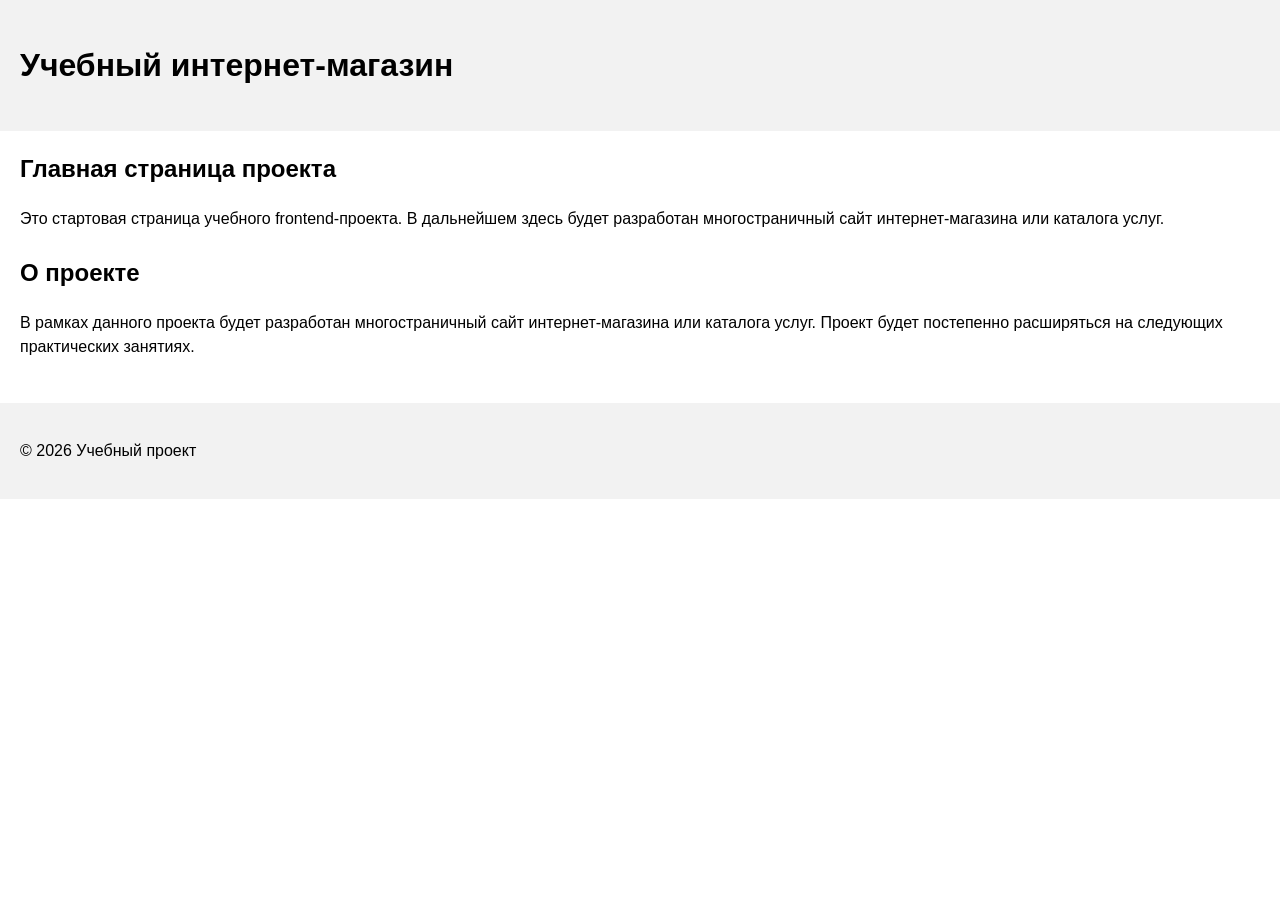
==== index.html @ 46f55b24 "feat: add project description section" ====
<!DOCTYPE html>
<html lang="ru">
<head>
  <meta charset="UTF-8">
  <meta name="viewport" content="width=device-width, initial-scale=1.0">
  <title>Каталог товаров</title>
  <link rel="stylesheet" href="css/style.css">
</head>
<body>
  <header>
    <h1>Учебный интернет-магазин</h1>
  </header>

  <main>
    <section>
      <h2>Главная страница проекта</h2>
      <p>
        Это стартовая страница учебного frontend-проекта.
        В дальнейшем здесь будет разработан многостраничный сайт
        интернет-магазина или каталога услуг.
      </p>
    </section>
    <section>
    <h2>О проекте</h2>
    <p>
        В рамках данного проекта будет разработан многостраничный сайт
        интернет-магазина или каталога услуг. Проект будет постепенно
        расширяться на следующих практических занятиях.
    </p>
    </section>
  </main>
  <footer>
    <p>&copy; 2026 Учебный проект</p>
  </footer>
</body>
</html>
---- css/style.css ----
body {
  margin: 0;
  font-family: Arial, sans-serif;
  line-height: 1.5;
}

header,
main,
footer {
  padding: 20px;
}

header {
  background-color: #f2f2f2;
}

footer {
  background-color: #f2f2f2;
}

section {
  margin-bottom: 24px;
}

section h2 {
  margin-top: 0;
}
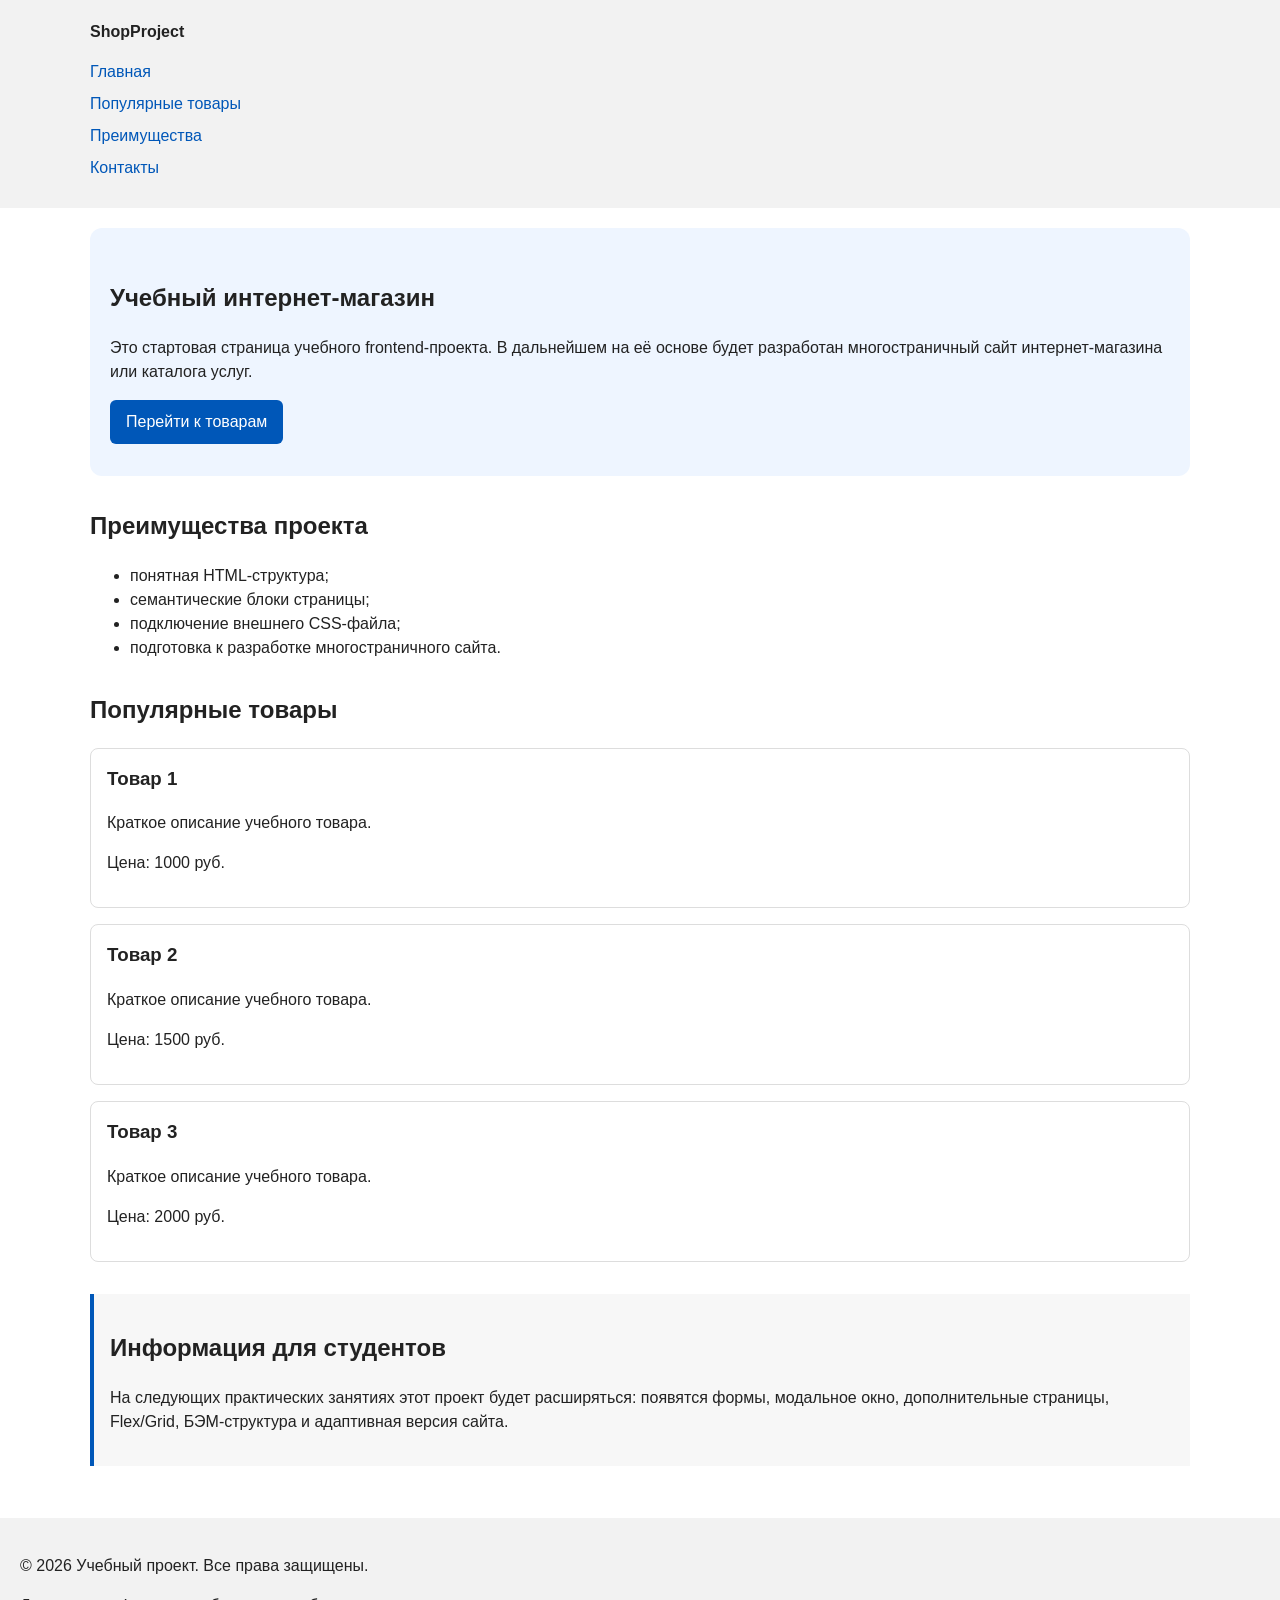
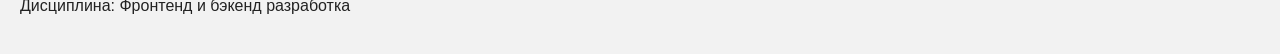
==== commit 38a60a6c: "feat: add semantic HTML structure and base CSS styles" ====
--- a/index.html
+++ b/index.html
@@ -3,34 +3,76 @@
 <head>
   <meta charset="UTF-8">
   <meta name="viewport" content="width=device-width, initial-scale=1.0">
-  <title>Каталог товаров</title>
+  <title>Учебный интернет-магазин</title>
   <link rel="stylesheet" href="css/style.css">
 </head>
 <body>
   <header>
-    <h1>Учебный интернет-магазин</h1>
+    <div class="site-header">
+      <a class="site-logo" href="index.html">ShopProject</a>
+      <nav class="site-nav" aria-label="Основная навигация">
+        <ul class="site-nav__list">
+          <li><a href="index.html">Главная</a></li>
+          <li><a href="#popular">Популярные товары</a></li>
+          <li><a href="#advantages">Преимущества</a></li>
+          <li><a href="#contacts">Контакты</a></li>
+        </ul>
+      </nav>
+    </div>
   </header>
-
   <main>
-    <section>
-      <h2>Главная страница проекта</h2>
+    <section class="hero">
+      <h1>Учебный интернет-магазин</h1>
       <p>
         Это стартовая страница учебного frontend-проекта.
-        В дальнейшем здесь будет разработан многостраничный сайт
+        В дальнейшем на её основе будет разработан многостраничный сайт
         интернет-магазина или каталога услуг.
       </p>
+      <a class="button" href="#popular">Перейти к товарам</a>
     </section>
-    <section>
-    <h2>О проекте</h2>
-    <p>
-        В рамках данного проекта будет разработан многостраничный сайт
-        интернет-магазина или каталога услуг. Проект будет постепенно
-        расширяться на следующих практических занятиях.
-    </p>
+    <section class="section" id="advantages">
+      <h2>Преимущества проекта</h2>
+      <ul class="advantages-list">
+        <li>понятная HTML-структура;</li>
+        <li>семантические блоки страницы;</li>
+        <li>подключение внешнего CSS-файла;</li>
+        <li>подготовка к разработке многостраничного сайта.</li>
+      </ul>
     </section>
+    <section class="section" id="popular">
+      <h2>Популярные товары</h2>
+
+      <article class="product-card">
+        <h3>Товар 1</h3>
+        <p>Краткое описание учебного товара.</p>
+        <p>Цена: 1000 руб.</p>
+      </article>
+
+      <article class="product-card">
+        <h3>Товар 2</h3>
+        <p>Краткое описание учебного товара.</p>
+        <p>Цена: 1500 руб.</p>
+      </article>
+
+      <article class="product-card">
+        <h3>Товар 3</h3>
+        <p>Краткое описание учебного товара.</p>
+        <p>Цена: 2000 руб.</p>
+      </article>
+    </section>
+
+    <aside class="aside-info">
+      <h2>Информация для студентов</h2>
+      <p>
+        На следующих практических занятиях этот проект будет расширяться:
+        появятся формы, модальное окно, дополнительные страницы, Flex/Grid,
+        БЭМ-структура и адаптивная версия сайта.
+      </p>
+    </aside>
   </main>
-  <footer>
-    <p>&copy; 2026 Учебный проект</p>
+  <footer id="contacts">
+    <p>&copy; 2026 Учебный проект. Все права защищены.</p>
+    <p>Дисциплина: Фронтенд и бэкенд разработка</p>
   </footer>
 </body>
 </html>
--- a/css/style.css
+++ b/css/style.css
@@ -1,27 +1,173 @@
+/* 
+  Универсальное правило для всех элементов.
+  border-box делает расчёт размеров более понятным:
+  width включает content, padding и border.
+*/
+* {
+  box-sizing: border-box;
+}
+
+/*
+  Убираем стандартный внешний отступ браузера у body.
+  Без этого вокруг страницы может появиться белая рамка.
+*/
 body {
   margin: 0;
   font-family: Arial, sans-serif;
   line-height: 1.5;
+  color: #222222;
+  background-color: #ffffff;
 }
 
+/*
+  Задаём внутренние отступы для основных областей страницы.
+  Это делает содержимое визуально отделённым от краёв окна браузера.
+*/
 header,
 main,
 footer {
   padding: 20px;
 }
 
+/*
+  Оформляем шапку страницы.
+  Пока используется простой светло-серый фон.
+*/
 header {
   background-color: #f2f2f2;
 }
 
+/*
+  Оформляем подвал страницы тем же фоном,
+  чтобы визуально отделить его от основного содержимого.
+*/
 footer {
   background-color: #f2f2f2;
 }
 
-section {
-  margin-bottom: 24px;
+/*
+  Ограничиваем ширину содержимого шапки,
+  чтобы оно не растягивалось слишком сильно на широких экранах.
+*/
+.site-header {
+  max-width: 1100px;
+  margin: 0 auto;
 }
 
-section h2 {
+/*
+  Оформляем текстовый логотип.
+*/
+.site-logo {
+  font-weight: bold;
+  text-decoration: none;
+  color: #222222;
+}
+
+/*
+  Убираем стандартные отступы и маркеры списка навигации.
+*/
+.site-nav__list {
+  padding: 0;
+  margin: 16px 0 0;
+  list-style: none;
+}
+
+/*
+  Добавляем расстояние между пунктами меню.
+*/
+.site-nav__list li {
+  margin-bottom: 8px;
+}
+
+/*
+  Оформляем ссылки меню.
+*/
+.site-nav__list a {
+  color: #0057b8;
+  text-decoration: none;
+}
+
+/*
+  При наведении мыши подчёркиваем ссылку.
+  Подробно состояния интерфейса будут рассмотрены в практической работе 1.7.
+*/
+.site-nav__list a:hover {
+  text-decoration: underline;
+}
+
+/*
+  Hero-блок — первый крупный блок страницы.
+  Он визуально отделяется от остальных разделов фоном и отступами.
+*/
+.hero {
+  max-width: 1100px;
+  margin: 0 auto 32px;
+  padding: 32px 20px;
+  background-color: #eef5ff;
+  border-radius: 12px;
+}
+
+/*
+  Общий класс для разделов страницы.
+*/
+.section {
+  max-width: 1100px;
+  margin: 0 auto 32px;
+}
+
+/*
+  Убираем лишний верхний отступ у заголовков разделов.
+*/
+.section h2 {
   margin-top: 0;
-}+}
+
+/*
+  Карточка товара — самостоятельный блок.
+  На следующих занятиях карточки будут доработаны и выстроены в сетку.
+*/
+.product-card {
+  margin-bottom: 16px;
+  padding: 16px;
+  border: 1px solid #dddddd;
+  border-radius: 8px;
+  background-color: #ffffff;
+}
+
+/*
+  Убираем лишний верхний отступ у заголовка карточки.
+*/
+.product-card h3 {
+  margin-top: 0;
+}
+
+/*
+  Пока это обычная ссылка, но визуально она оформляется как кнопка.
+*/
+.button {
+  display: inline-block;
+  padding: 10px 16px;
+  color: #ffffff;
+  background-color: #0057b8;
+  text-decoration: none;
+  border-radius: 6px;
+}
+
+/*
+  Простое состояние наведения для кнопки.
+*/
+.button:hover {
+  background-color: #003f86;
+}
+
+/*
+  Дополнительный информационный блок.
+*/
+.aside-info {
+  max-width: 1100px;
+  margin: 0 auto 32px;
+  padding: 16px;
+  border-left: 4px solid #0057b8;
+  background-color: #f7f7f7;
+}
+
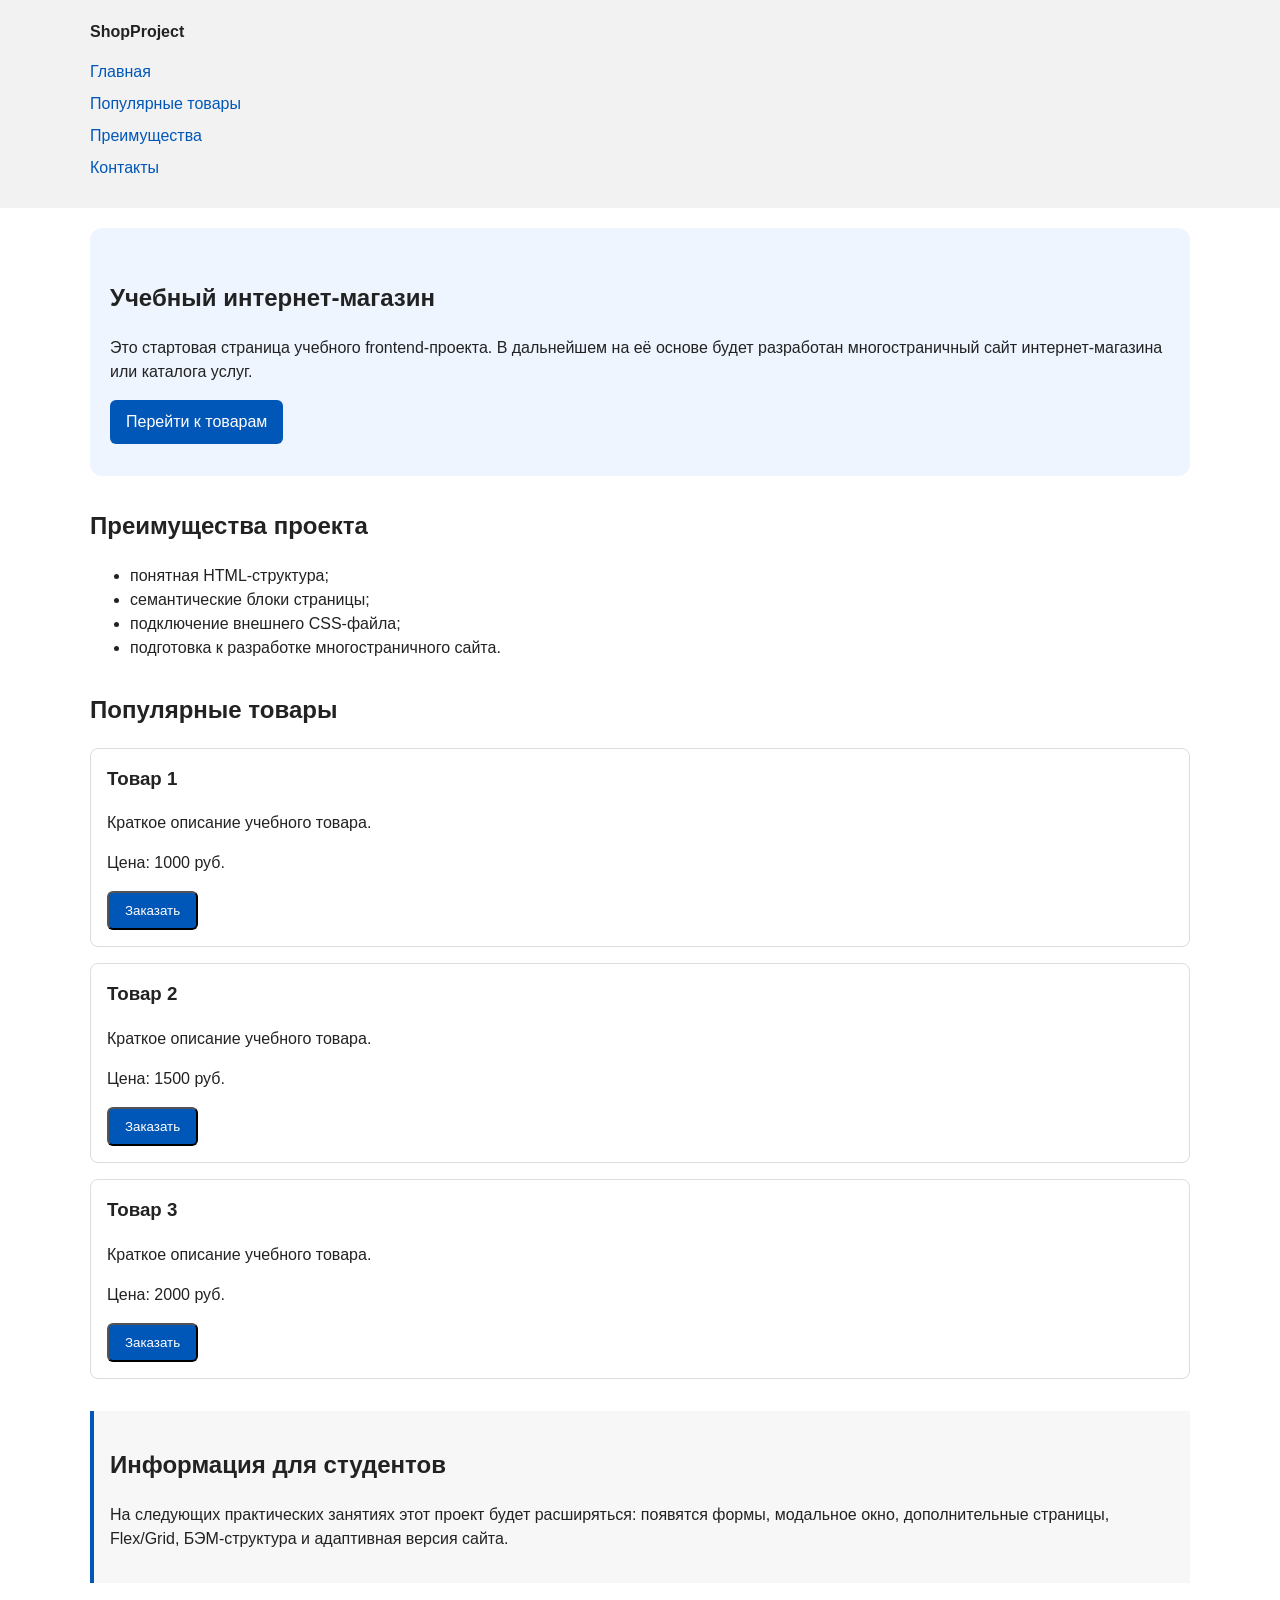
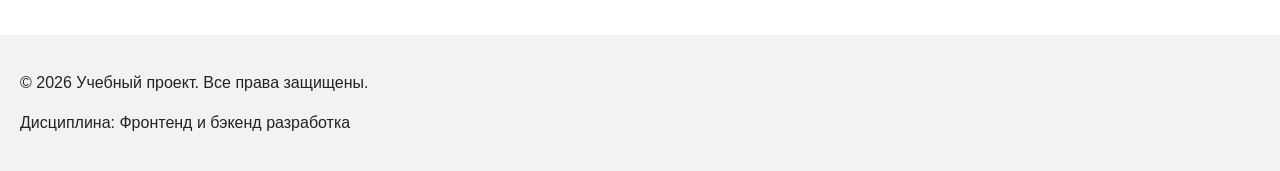
==== commit 92e66942: "feat: add order form modal and validation" ====
--- a/index.html
+++ b/index.html
@@ -5,6 +5,7 @@
   <meta name="viewport" content="width=device-width, initial-scale=1.0">
   <title>Учебный интернет-магазин</title>
   <link rel="stylesheet" href="css/style.css">
+  <script src="js/main.js" defer></script>
 </head>
 <body>
   <header>
@@ -46,19 +47,29 @@
         <h3>Товар 1</h3>
         <p>Краткое описание учебного товара.</p>
         <p>Цена: 1000 руб.</p>
+        <button class="button product-card__button" type="button" data-product="Товар 1">
+          Заказать
+        </button>
       </article>
 
       <article class="product-card">
         <h3>Товар 2</h3>
         <p>Краткое описание учебного товара.</p>
         <p>Цена: 1500 руб.</p>
+        <button class="button product-card__button" type="button" data-product="Товар 1">
+          Заказать
+        </button>
       </article>
 
       <article class="product-card">
         <h3>Товар 3</h3>
         <p>Краткое описание учебного товара.</p>
         <p>Цена: 2000 руб.</p>
+        <button class="button product-card__button" type="button" data-product="Товар 1">
+          Заказать
+        </button>
       </article>
+      
     </section>
 
     <aside class="aside-info">
@@ -74,5 +85,197 @@
     <p>&copy; 2026 Учебный проект. Все права защищены.</p>
     <p>Дисциплина: Фронтенд и бэкенд разработка</p>
   </footer>
+  <dialog class="order-dialog" id="order-dialog" aria-labelledby="order-dialog-title">
+    <h2 id="order-dialog-title">Оформление заявки</h2>
+
+    <form class="order-form" id="order-form" action="#" method="post" novalidate>
+      <input id="selected-product" name="selected-product" type="hidden">
+
+      <div class="form-field">
+        <label for="order-name">Имя</label>
+        <input
+          id="order-name"
+          name="name"
+          type="text"
+          placeholder="Введите ваше имя"
+          minlength="2"
+          autocomplete="given-name"
+          required
+        >
+      </div>
+
+      <div class="form-field">
+        <label for="order-email">E-mail</label>
+        <input
+          id="order-email"
+          name="email"
+          type="email"
+          placeholder="example@mail.ru"
+          autocomplete="email"
+          required
+        >
+      </div>
+
+      <div class="form-field">
+        <label for="order-phone">Телефон</label>
+        <input
+          id="order-phone"
+          name="phone"
+          type="tel"
+          inputmode="tel"
+          placeholder="+7 (900) 000-00-00"
+          pattern="^\+7 \(\d{3}\) \d{3}-\d{2}-\d{2}$"
+          required
+        >
+        <small>Формат: +7 (900) 000-00-00</small>
+      </div>
+
+      <div class="form-field">
+        <label for="order-date">Дата связи</label>
+        <input
+          id="order-date"
+          name="date"
+          type="date"
+        >
+      </div>
+
+      <div class="form-field">
+        <label for="order-topic">Тема заявки</label>
+        <select id="order-topic" name="topic" required>
+          <option value="">Выберите тему</option>
+          <option value="product">Заказ товара</option>
+          <option value="consultation">Консультация</option>
+          <option value="delivery">Доставка</option>
+        </select>
+      </div>
+
+      <div class="form-field">
+        <label for="order-comment">Комментарий</label>
+        <textarea
+          id="order-comment"
+          name="comment"
+          rows="4"
+          placeholder="Укажите дополнительную информацию"
+        ></textarea>
+      </div>
+
+      <div class="form-field form-field--checkbox">
+        <label>
+          <input
+            id="order-agreement"
+            name="agreement"
+            type="checkbox"
+            required
+          >
+          Я согласен на обработку данных
+        </label>
+      </div>
+
+      <div class="form-actions">
+        <button type="button" id="close-order-dialog">Закрыть</button>
+        <button type="submit">Отправить заявку</button>
+      </div>
+    </form>
+  </dialog>
+
+  <p class="success-message" id="success-message" hidden>
+    Форма успешно отправлена!
+  </p>
+  <dialog class="order-dialog" id="order-dialog" aria-labelledby="order-dialog-title">
+    <h2 id="order-dialog-title">Оформление заявки</h2>
+
+    <form class="order-form" id="order-form" action="#" method="post" novalidate>
+      <input id="selected-product" name="selected-product" type="hidden">
+
+      <div class="form-field">
+        <label for="order-name">Имя</label>
+        <input
+          id="order-name"
+          name="name"
+          type="text"
+          placeholder="Введите ваше имя"
+          minlength="2"
+          autocomplete="given-name"
+          required
+        >
+      </div>
+
+      <div class="form-field">
+        <label for="order-email">E-mail</label>
+        <input
+          id="order-email"
+          name="email"
+          type="email"
+          placeholder="example@mail.ru"
+          autocomplete="email"
+          required
+        >
+      </div>
+
+      <div class="form-field">
+        <label for="order-phone">Телефон</label>
+        <input
+          id="order-phone"
+          name="phone"
+          type="tel"
+          inputmode="tel"
+          placeholder="+7 (900) 000-00-00"
+          pattern="^\+7 \(\d{3}\) \d{3}-\d{2}-\d{2}$"
+          required
+        >
+        <small>Формат: +7 (900) 000-00-00</small>
+      </div>
+
+      <div class="form-field">
+        <label for="order-date">Дата связи</label>
+        <input
+          id="order-date"
+          name="date"
+          type="date"
+        >
+      </div>
+
+      <div class="form-field">
+        <label for="order-topic">Тема заявки</label>
+        <select id="order-topic" name="topic" required>
+          <option value="">Выберите тему</option>
+          <option value="product">Заказ товара</option>
+          <option value="consultation">Консультация</option>
+          <option value="delivery">Доставка</option>
+        </select>
+      </div>
+
+      <div class="form-field">
+        <label for="order-comment">Комментарий</label>
+        <textarea
+          id="order-comment"
+          name="comment"
+          rows="4"
+          placeholder="Укажите дополнительную информацию"
+        ></textarea>
+      </div>
+
+      <div class="form-field form-field--checkbox">
+        <label>
+          <input
+            id="order-agreement"
+            name="agreement"
+            type="checkbox"
+            required
+          >
+          Я согласен на обработку данных
+        </label>
+      </div>
+
+      <div class="form-actions">
+        <button type="button" id="close-order-dialog">Закрыть</button>
+        <button type="submit">Отправить заявку</button>
+      </div>
+    </form>
+  </dialog>
+
+  <p class="success-message" id="success-message" hidden>
+    Форма успешно отправлена!
+  </p>
 </body>
 </html>
--- a/css/style.css
+++ b/css/style.css
@@ -171,3 +171,104 @@
   background-color: #f7f7f7;
 }
 
+/*
+  Модальное окно.
+  Элемент dialog сам умеет открываться поверх страницы.
+*/
+.order-dialog {
+  width: min(100% - 32px, 560px);
+  padding: 24px;
+  border: none;
+  border-radius: 12px;
+}
+
+/*
+  Затемнение фона за модальным окном.
+*/
+.order-dialog::backdrop {
+  background-color: rgba(0, 0, 0, 0.5);
+}
+
+/*
+  Поле формы.
+  Каждый блок получает нижний отступ.
+*/
+.form-field {
+  margin-bottom: 16px;
+}
+
+/*
+  Подпись поля.
+*/
+.form-field label {
+  display: block;
+  margin-bottom: 6px;
+}
+
+/*
+  Основные поля формы.
+*/
+.form-field input,
+.form-field select,
+.form-field textarea {
+  width: 100%;
+  padding: 10px 12px;
+  border: 1px solid #cccccc;
+  border-radius: 6px;
+  font: inherit;
+}
+
+/*
+  Checkbox не должен занимать всю ширину.
+*/
+.form-field input[type="checkbox"] {
+  width: auto;
+}
+
+/*
+  Подсказка под полем телефона.
+*/
+.form-field small {
+  display: block;
+  margin-top: 4px;
+  color: #666666;
+}
+
+/*
+  Видимый фокус для клавиатурной навигации.
+*/
+.form-field input:focus-visible,
+.form-field select:focus-visible,
+.form-field textarea:focus-visible,
+.form-actions button:focus-visible {
+  outline: 2px solid #0057b8;
+  outline-offset: 2px;
+}
+
+/*
+  Подсветка ошибочных полей.
+  Атрибут aria-invalid будет добавляться через JavaScript.
+*/
+[aria-invalid="true"] {
+  border-color: #b00020;
+}
+
+/*
+  Кнопки формы.
+*/
+.form-actions {
+  display: flex;
+  gap: 12px;
+  margin-top: 20px;
+}
+
+/*
+  Сообщение об успешной отправке.
+*/
+.success-message {
+  max-width: 1100px;
+  margin: 24px auto;
+  padding: 16px;
+  border-left: 4px solid #168a2f;
+  background-color: #eefaf0;
+}
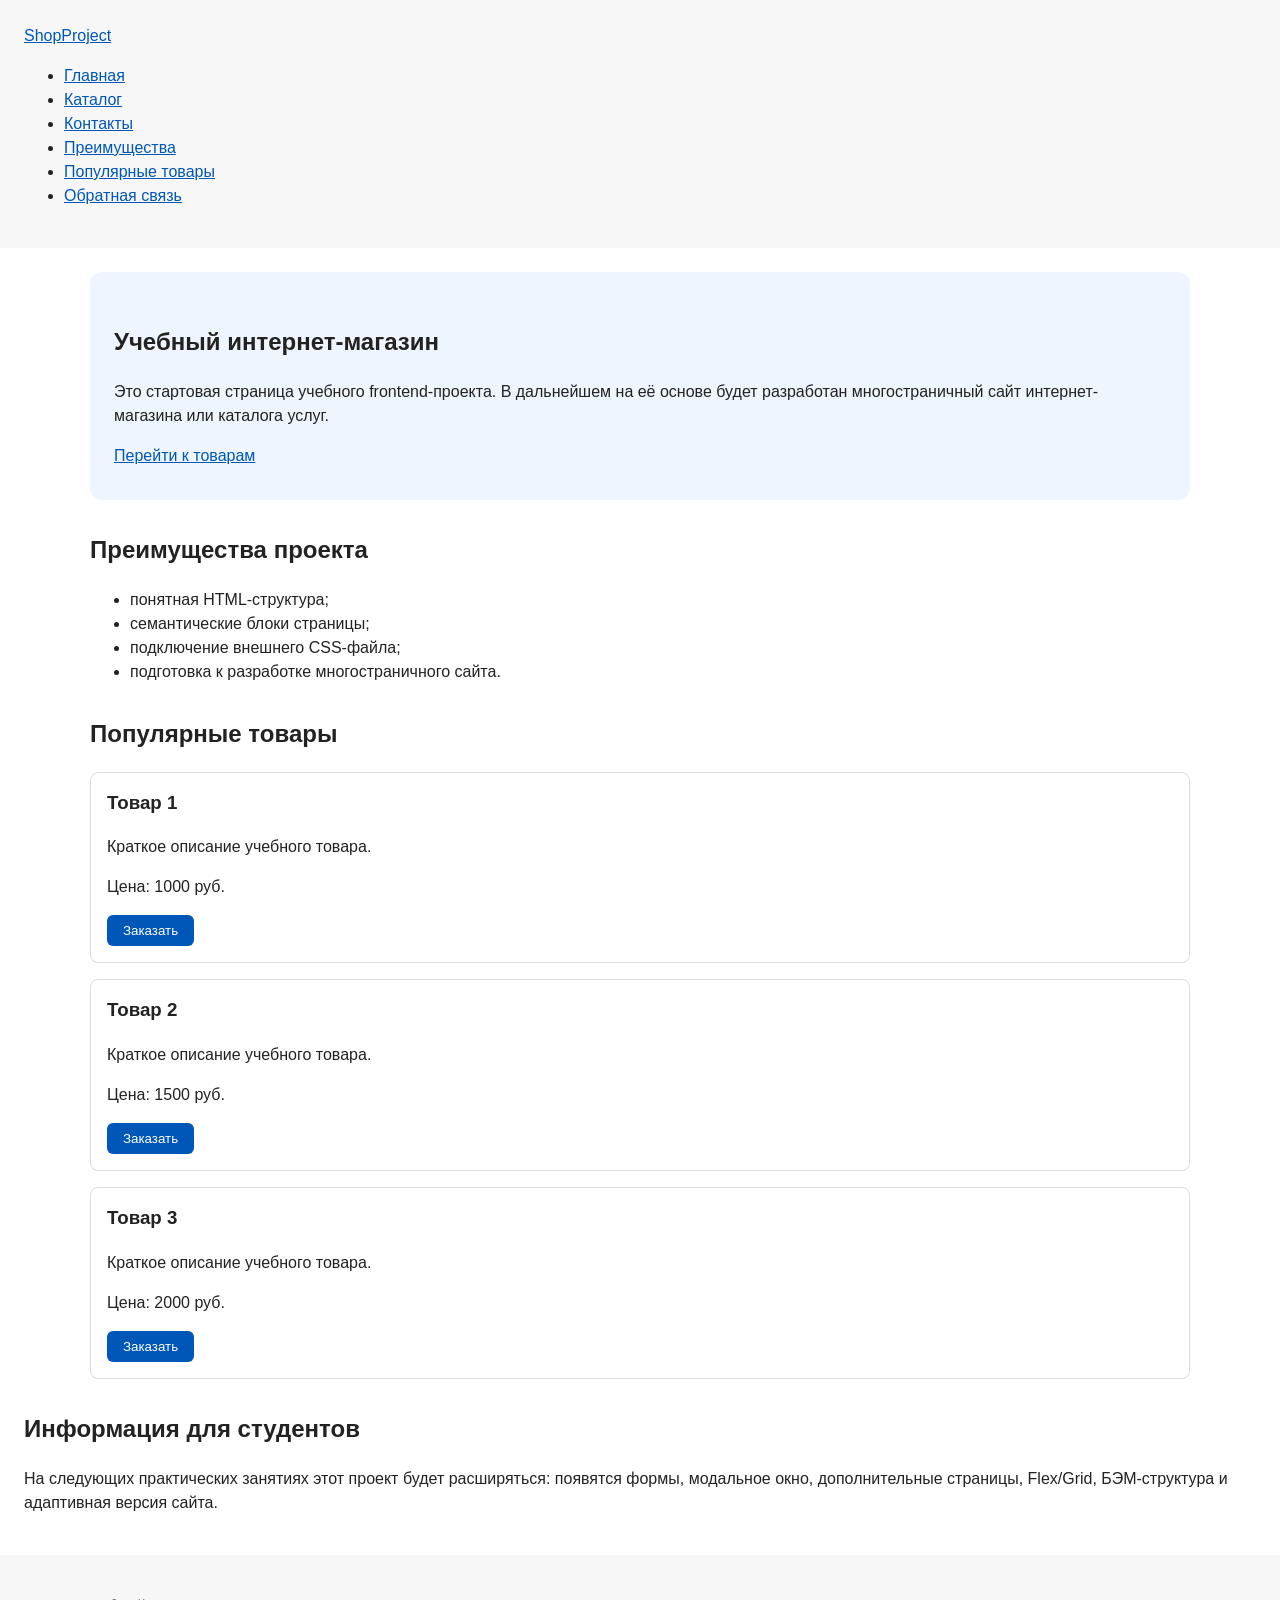
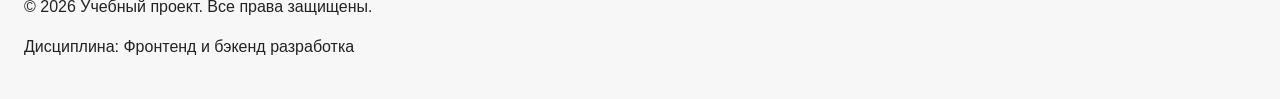
==== commit 55931ce2: "feat: add multi-page structure navigation and anchors" ====
--- a/index.html
+++ b/index.html
@@ -6,7 +6,11 @@
   <title>Учебный интернет-магазин</title>
   <link rel="stylesheet" href="css/style.css">
   <script src="js/main.js" defer></script>
-</head>
+  <meta property="og:type" content="website">
+  <meta property="og:title" content="Учебный интернет-магазин">
+  <meta property="og:description" content="Учебный frontend-проект интернет-магазина.">
+  <meta property="og:image" content="https://epunchav.github.io/kr1-html-css-shop/images/preview.png">
+  </head>
 <body>
   <header>
     <div class="site-header">
@@ -14,9 +18,11 @@
       <nav class="site-nav" aria-label="Основная навигация">
         <ul class="site-nav__list">
           <li><a href="index.html">Главная</a></li>
-          <li><a href="#popular">Популярные товары</a></li>
-          <li><a href="#advantages">Преимущества</a></li>
-          <li><a href="#contacts">Контакты</a></li>
+          <li><a href="catalog.html">Каталог</a></li>
+          <li><a href="contacts.html">Контакты</a></li>
+          <li><a href="index.html#advantages">Преимущества</a></li>
+          <li><a href="index.html#popular">Популярные товары</a></li>
+          <li><a href="index.html#contacts">Обратная связь</a></li>
         </ul>
       </nav>
     </div>
--- a/css/style.css
+++ b/css/style.css
@@ -1,8 +1,51 @@
-/* 
-  Универсальное правило для всех элементов.
-  border-box делает расчёт размеров более понятным:
-  width включает content, padding и border.
-*/
+/* ===============================
+   1. Переменные проекта
+   =============================== */
+
+:root {
+  /* Основные цвета проекта */
+  --color-bg: #ffffff;
+  --color-text: #222222;
+  --color-muted: #666666;
+  --color-primary: #0057b8;
+  --color-primary-dark: #003f86;
+  --color-border: #dddddd;
+  --color-surface: #f7f7f7;
+  --color-surface-accent: #eef5ff;
+  --color-danger: #b00020;
+  --color-success: #168a2f;
+  --color-success-bg: #eefaf0;
+  --color-white: #ffffff;
+
+  /* Отступы */
+  --space-xs: 4px;
+  --space-sm: 8px;
+  --space-md: 16px;
+  --space-lg: 24px;
+  --space-xl: 32px;
+
+  /* Скругления */
+  --radius-sm: 6px;
+  --radius-md: 8px;
+  --radius-lg: 12px;
+
+  /* Размеры */
+  --container-width: 1100px;
+}
+
+:target {
+  outline: 2px dashed var(--color-primary);
+  outline-offset: 4px;
+}
+
+html {
+  scroll-behavior: smooth;
+}
+
+/* ===============================
+   2. Базовые стили
+   =============================== */
+
 * {
   box-sizing: border-box;
 }
@@ -15,8 +58,8 @@
   margin: 0;
   font-family: Arial, sans-serif;
   line-height: 1.5;
-  color: #222222;
-  background-color: #ffffff;
+  color: var(--color-text);
+  background-color: var(--color-bg);
 }
 
 /*
@@ -26,15 +69,14 @@
 header,
 main,
 footer {
-  padding: 20px;
+  padding: var(--space-lg);
 }
 
 /*
   Оформляем шапку страницы.
-  Пока используется простой светло-серый фон.
 */
 header {
-  background-color: #f2f2f2;
+  background-color: var(--color-surface);
 }
 
 /*
@@ -42,77 +84,72 @@
   чтобы визуально отделить его от основного содержимого.
 */
 footer {
-  background-color: #f2f2f2;
-}
-
-/*
-  Ограничиваем ширину содержимого шапки,
-  чтобы оно не растягивалось слишком сильно на широких экранах.
-*/
-.site-header {
-  max-width: 1100px;
-  margin: 0 auto;
-}
-
-/*
-  Оформляем текстовый логотип.
-*/
-.site-logo {
-  font-weight: bold;
+  background-color: var(--color-surface);
+}
+
+/* ===============================
+   3. Общие элементы интерфейса
+   =============================== */
+
+a {
+  color: var(--color-primary);
+}
+
+a:hover {
+  color: var(--color-primary-dark);
+}
+
+a:focus-visible {
+  outline: 2px solid var(--color-primary);
+  outline-offset: 3px;
+}
+
+button {
+  display: inline-block;
+  padding: var(--space-sm) var(--space-md);
+  color: var(--color-white);
+  background-color: var(--color-primary);
   text-decoration: none;
-  color: #222222;
-}
-
-/*
-  Убираем стандартные отступы и маркеры списка навигации.
-*/
-.site-nav__list {
-  padding: 0;
-  margin: 16px 0 0;
-  list-style: none;
-}
-
-/*
-  Добавляем расстояние между пунктами меню.
-*/
-.site-nav__list li {
-  margin-bottom: 8px;
-}
-
-/*
-  Оформляем ссылки меню.
-*/
-.site-nav__list a {
-  color: #0057b8;
-  text-decoration: none;
-}
-
-/*
-  При наведении мыши подчёркиваем ссылку.
-  Подробно состояния интерфейса будут рассмотрены в практической работе 1.7.
-*/
-.site-nav__list a:hover {
-  text-decoration: underline;
-}
-
-/*
-  Hero-блок — первый крупный блок страницы.
-  Он визуально отделяется от остальных разделов фоном и отступами.
-*/
+  border: none;
+  border-radius: var(--radius-sm);
+  cursor: pointer;
+}
+
+/*
+  Простое состояние наведения для кнопки.
+*/
+.button:hover {
+  background-color: var(--color-primary-dark);
+}
+
+.button:focus-visible {
+  outline: 2px solid var(--color-primary);
+  outline-offset: 3px;
+}
+
+.button:disabled {
+  opacity: 0.6;
+  cursor: not-allowed;
+}
+
+/* ===============================
+   4. Компоненты страницы
+   =============================== */
+
 .hero {
-  max-width: 1100px;
-  margin: 0 auto 32px;
-  padding: 32px 20px;
-  background-color: #eef5ff;
-  border-radius: 12px;
+  max-width: var(--container-width);
+  margin: 0 auto var(--space-xl);
+  padding: var(--space-xl) var(--space-lg);
+  background-color: var(--color-surface-accent);
+  border-radius: var(--radius-lg);
 }
 
 /*
   Общий класс для разделов страницы.
 */
 .section {
-  max-width: 1100px;
-  margin: 0 auto 32px;
+  max-width: var(--container-width);
+  margin: 0 auto var(--space-xl);
 }
 
 /*
@@ -127,59 +164,62 @@
   На следующих занятиях карточки будут доработаны и выстроены в сетку.
 */
 .product-card {
-  margin-bottom: 16px;
-  padding: 16px;
-  border: 1px solid #dddddd;
-  border-radius: 8px;
-  background-color: #ffffff;
-}
-
-/*
-  Убираем лишний верхний отступ у заголовка карточки.
-*/
+  margin-bottom: var(--space-md);
+  padding: var(--space-md);
+  border: 1px solid var(--color-border);
+  border-radius: var(--radius-md);
+  background-color: var(--color-bg);
+}
+
+.product-card:hover {
+  border-color: var(--color-primary);
+}
+
 .product-card h3 {
   margin-top: 0;
 }
 
-/*
-  Пока это обычная ссылка, но визуально она оформляется как кнопка.
-*/
-.button {
-  display: inline-block;
-  padding: 10px 16px;
-  color: #ffffff;
-  background-color: #0057b8;
-  text-decoration: none;
-  border-radius: 6px;
-}
-
-/*
-  Простое состояние наведения для кнопки.
-*/
-.button:hover {
-  background-color: #003f86;
-}
-
-/*
-  Дополнительный информационный блок.
-*/
-.aside-info {
-  max-width: 1100px;
-  margin: 0 auto 32px;
-  padding: 16px;
-  border-left: 4px solid #0057b8;
-  background-color: #f7f7f7;
-}
-
-/*
-  Модальное окно.
-  Элемент dialog сам умеет открываться поверх страницы.
-*/
+.product-card {
+  margin-bottom: var(--space-md);
+  padding: var(--space-md);
+  border: 1px solid var(--color-border);
+  border-radius: var(--radius-md);
+  background-color: var(--color-bg);
+}
+
+.product-card:hover {
+  border-color: var(--color-primary);
+}
+
+.product-card h3 {
+  margin-top: 0;
+}
+
+.breadcrumbs {
+  max-width: var(--container-width);
+  margin: 0 auto var(--space-md);
+  font-size: 14px;
+  color: var(--color-muted);
+}
+
+.breadcrumbs a {
+  color: var(--color-primary);
+}
+
+.breadcrumbs span::before {
+  content: " / ";
+  color: var(--color-muted);
+}
+
+/* ===============================
+   5. Форма и модальное окно
+   =============================== */
+
 .order-dialog {
   width: min(100% - 32px, 560px);
-  padding: 24px;
+  padding: var(--space-lg);
   border: none;
-  border-radius: 12px;
+  border-radius: var(--radius-lg);
 }
 
 /*
@@ -194,7 +234,7 @@
   Каждый блок получает нижний отступ.
 */
 .form-field {
-  margin-bottom: 16px;
+  margin-bottom: var(--space-md);
 }
 
 /*
@@ -202,7 +242,7 @@
 */
 .form-field label {
   display: block;
-  margin-bottom: 6px;
+  margin-bottom: var(--space-xs);
 }
 
 /*
@@ -213,8 +253,8 @@
 .form-field textarea {
   width: 100%;
   padding: 10px 12px;
-  border: 1px solid #cccccc;
-  border-radius: 6px;
+  border: 1px solid var(--color-border);
+  border-radius: var(--radius-sm);
   font: inherit;
 }
 
@@ -230,19 +270,22 @@
 */
 .form-field small {
   display: block;
-  margin-top: 4px;
-  color: #666666;
-}
-
-/*
-  Видимый фокус для клавиатурной навигации.
-*/
+  margin-top: var(--space-xs);
+  color: var(--color-muted);
+}
+
+.form-field input:hover,
+.form-field select:hover,
+.form-field textarea:hover {
+  border-color: var(--color-primary);
+}
+
 .form-field input:focus-visible,
 .form-field select:focus-visible,
 .form-field textarea:focus-visible,
 .form-actions button:focus-visible {
-  outline: 2px solid #0057b8;
-  outline-offset: 2px;
+  outline: 2px solid var(--color-primary);
+  outline-offset: 3px;
 }
 
 /*
@@ -250,25 +293,17 @@
   Атрибут aria-invalid будет добавляться через JavaScript.
 */
 [aria-invalid="true"] {
-  border-color: #b00020;
-}
-
-/*
-  Кнопки формы.
-*/
-.form-actions {
-  display: flex;
-  gap: 12px;
-  margin-top: 20px;
+  border-color: var(--color-danger);
 }
 
 /*
   Сообщение об успешной отправке.
 */
 .success-message {
-  max-width: 1100px;
-  margin: 24px auto;
-  padding: 16px;
-  border-left: 4px solid #168a2f;
-  background-color: #eefaf0;
-}+  max-width: var(--container-width);
+  margin: var(--space-lg) auto;
+  padding: var(--space-md);
+  border-left: 4px solid var(--color-success);
+  background-color: var(--color-success-bg);
+}
+
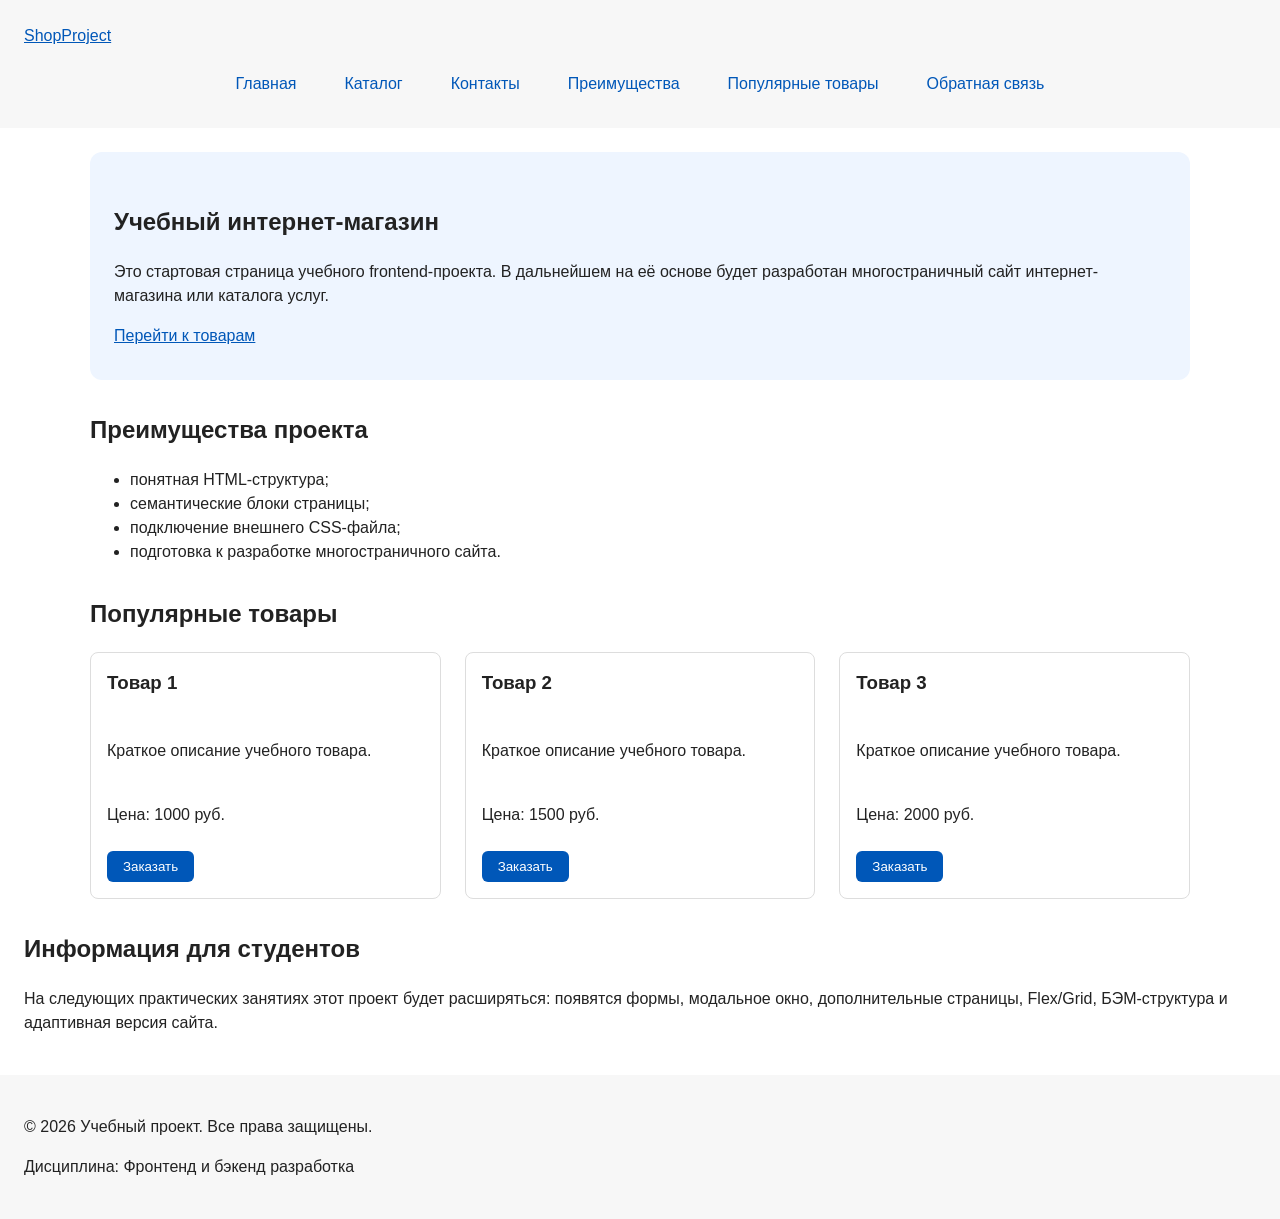
==== commit bc87a1a2: "feat: add flex navigation and grid catalog layout" ====
--- a/index.html
+++ b/index.html
@@ -48,34 +48,34 @@
     </section>
     <section class="section" id="popular">
       <h2>Популярные товары</h2>
-
-      <article class="product-card">
-        <h3>Товар 1</h3>
-        <p>Краткое описание учебного товара.</p>
-        <p>Цена: 1000 руб.</p>
-        <button class="button product-card__button" type="button" data-product="Товар 1">
-          Заказать
-        </button>
-      </article>
-
-      <article class="product-card">
-        <h3>Товар 2</h3>
-        <p>Краткое описание учебного товара.</p>
-        <p>Цена: 1500 руб.</p>
-        <button class="button product-card__button" type="button" data-product="Товар 1">
-          Заказать
-        </button>
-      </article>
-
-      <article class="product-card">
-        <h3>Товар 3</h3>
-        <p>Краткое описание учебного товара.</p>
-        <p>Цена: 2000 руб.</p>
-        <button class="button product-card__button" type="button" data-product="Товар 1">
-          Заказать
-        </button>
-      </article>
-      
+      <div class="products-grid">
+        <article class="product-card">
+          <h3>Товар 1</h3>
+          <p>Краткое описание учебного товара.</p>
+          <p>Цена: 1000 руб.</p>
+          <button class="button product-card__button" type="button" data-product="Товар 1">
+            Заказать
+          </button>
+        </article>
+
+        <article class="product-card">
+          <h3>Товар 2</h3>
+          <p>Краткое описание учебного товара.</p>
+          <p>Цена: 1500 руб.</p>
+          <button class="button product-card__button" type="button" data-product="Товар 1">
+            Заказать
+          </button>
+        </article>
+
+        <article class="product-card">
+          <h3>Товар 3</h3>
+          <p>Краткое описание учебного товара.</p>
+          <p>Цена: 2000 руб.</p>
+          <button class="button product-card__button" type="button" data-product="Товар 1">
+            Заказать
+          </button>
+        </article>
+      </div>
     </section>
 
     <aside class="aside-info">
--- a/css/style.css
+++ b/css/style.css
@@ -132,6 +132,19 @@
   cursor: not-allowed;
 }
 
+.site-nav__list a {
+  display: inline-block;
+  padding: var(--space-sm) var(--space-md);
+  color: var(--color-primary);
+  text-decoration: none;
+  border-radius: var(--radius-sm);
+}
+
+.site-nav__list a:hover {
+  color: var(--color-white);
+  background-color: var(--color-primary);
+}
+
 /* ===============================
    4. Компоненты страницы
    =============================== */
@@ -144,6 +157,23 @@
   border-radius: var(--radius-lg);
 }
 
+.site-nav__list {
+  display: flex;
+  flex-wrap: wrap;
+  justify-content: center;
+  align-items: center;
+  gap: var(--space-md);
+  padding: 0;
+  margin: var(--space-md) 0 0;
+  list-style: none;
+}
+
+.products-grid {
+  display: grid;
+  grid-template-columns: repeat(3, 1fr);
+  gap: var(--space-lg);
+}
+
 /*
   Общий класс для разделов страницы.
 */
@@ -164,27 +194,19 @@
   На следующих занятиях карточки будут доработаны и выстроены в сетку.
 */
 .product-card {
-  margin-bottom: var(--space-md);
+  display: flex;
+  flex-direction: column;
+  gap: var(--space-sm);
+  margin-bottom: 0;
   padding: var(--space-md);
   border: 1px solid var(--color-border);
   border-radius: var(--radius-md);
   background-color: var(--color-bg);
 }
 
-.product-card:hover {
-  border-color: var(--color-primary);
-}
-
-.product-card h3 {
-  margin-top: 0;
-}
-
-.product-card {
-  margin-bottom: var(--space-md);
-  padding: var(--space-md);
-  border: 1px solid var(--color-border);
-  border-radius: var(--radius-md);
-  background-color: var(--color-bg);
+.product-card .button {
+  margin-top: auto;
+  align-self: flex-start;
 }
 
 .product-card:hover {
@@ -209,6 +231,56 @@
 .breadcrumbs span::before {
   content: " / ";
   color: var(--color-muted);
+}
+
+.catalog-layout {
+  max-width: var(--container-width);
+  margin: 0 auto var(--space-xl);
+  display: grid;
+  grid-template-columns: 260px 1fr;
+  grid-template-areas: "filters products";
+  gap: var(--space-lg);
+}
+
+.catalog-filters {
+  grid-area: filters;
+  padding: var(--space-md);
+  border: 1px solid var(--color-border);
+  border-radius: var(--radius-md);
+  background-color: var(--color-surface);
+}
+
+.catalog-products {
+  grid-area: products;
+}
+
+filters-form {
+  display: grid;
+  gap: var(--space-md);
+}
+
+.filters-form fieldset {
+  margin: 0;
+  padding: var(--space-md);
+  border: 1px solid var(--color-border);
+  border-radius: var(--radius-sm);
+}
+
+.filters-form legend {
+  font-weight: 700;
+}
+
+.filters-form label {
+  display: block;
+  margin-bottom: var(--space-sm);
+}
+
+.filters-form input[type="number"] {
+  width: 100%;
+  padding: 8px 10px;
+  border: 1px solid var(--color-border);
+  border-radius: var(--radius-sm);
+  font: inherit;
 }
 
 /* ===============================
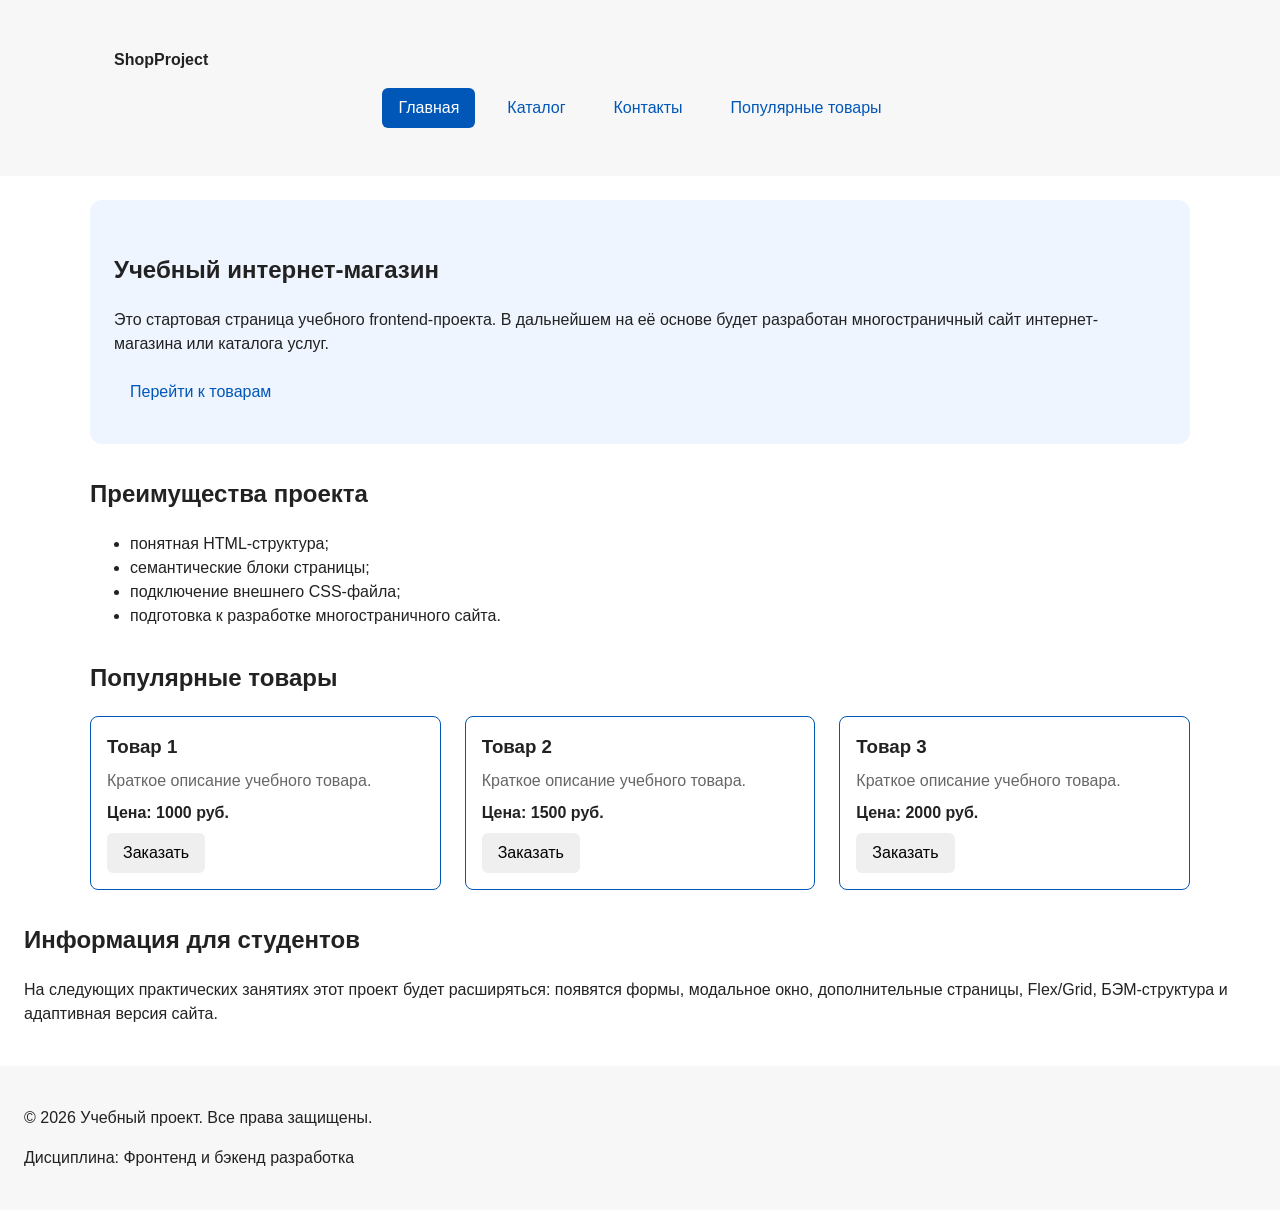
==== commit 5e82c7a8: "refactor: apply BEM naming to CSS classes" ====
--- a/index.html
+++ b/index.html
@@ -12,21 +12,33 @@
   <meta property="og:image" content="https://epunchav.github.io/kr1-html-css-shop/images/preview.png">
   </head>
 <body>
-  <header>
-    <div class="site-header">
-      <a class="site-logo" href="index.html">ShopProject</a>
+  <header class="site-header">
+    <div class="site-header__inner">
+      <a class="site-header__logo" href="index.html">ShopProject</a>
+
       <nav class="site-nav" aria-label="Основная навигация">
         <ul class="site-nav__list">
-          <li><a href="index.html">Главная</a></li>
-          <li><a href="catalog.html">Каталог</a></li>
-          <li><a href="contacts.html">Контакты</a></li>
-          <li><a href="index.html#advantages">Преимущества</a></li>
-          <li><a href="index.html#popular">Популярные товары</a></li>
-          <li><a href="index.html#contacts">Обратная связь</a></li>
+          <li class="site-nav__item">
+            <a class="site-nav__link site-nav__link--active" href="index.html">
+              Главная
+            </a>
+          </li>
+          <li class="site-nav__item">
+            <a class="site-nav__link" href="catalog.html">Каталог</a>
+          </li>
+          <li class="site-nav__item">
+            <a class="site-nav__link" href="contacts.html">Контакты</a>
+          </li>
+          <li class="site-nav__item">
+            <a class="site-nav__link" href="index.html#popular">
+              Популярные товары
+            </a>
+          </li>
         </ul>
       </nav>
     </div>
   </header>
+
   <main>
     <section class="hero">
       <h1>Учебный интернет-магазин</h1>
@@ -49,29 +61,42 @@
     <section class="section" id="popular">
       <h2>Популярные товары</h2>
       <div class="products-grid">
-        <article class="product-card">
-          <h3>Товар 1</h3>
-          <p>Краткое описание учебного товара.</p>
-          <p>Цена: 1000 руб.</p>
-          <button class="button product-card__button" type="button" data-product="Товар 1">
+        <article class="product-card product-card--featured">
+          <h3 class="product-card__title">Товар 1</h3>
+          <p class="product-card__description">Краткое описание учебного товара.</p>
+          <p class="product-card__price">Цена: 1000 руб.</p>
+          <button
+            class="button product-card__button"
+            type="button"
+            data-product="Товар 1"
+          >
             Заказать
           </button>
         </article>
 
-        <article class="product-card">
-          <h3>Товар 2</h3>
-          <p>Краткое описание учебного товара.</p>
-          <p>Цена: 1500 руб.</p>
-          <button class="button product-card__button" type="button" data-product="Товар 1">
+
+        <article class="product-card product-card--featured">
+          <h3 class="product-card__title">Товар 2</h3>
+          <p class="product-card__description">Краткое описание учебного товара.</p>
+          <p class="product-card__price">Цена: 1500 руб.</p>
+          <button
+            class="button product-card__button"
+            type="button"
+            data-product="Товар 1"
+          >
             Заказать
           </button>
         </article>
 
-        <article class="product-card">
-          <h3>Товар 3</h3>
-          <p>Краткое описание учебного товара.</p>
-          <p>Цена: 2000 руб.</p>
-          <button class="button product-card__button" type="button" data-product="Товар 1">
+        <article class="product-card product-card--featured">
+          <h3 class="product-card__title">Товар 3</h3>
+          <p class="product-card__description">Краткое описание учебного товара.</p>
+          <p class="product-card__price">Цена: 2000 руб.</p>
+          <button
+            class="button product-card__button"
+            type="button"
+            data-product="Товар 1"
+          >
             Заказать
           </button>
         </article>
@@ -91,15 +116,16 @@
     <p>&copy; 2026 Учебный проект. Все права защищены.</p>
     <p>Дисциплина: Фронтенд и бэкенд разработка</p>
   </footer>
+  
   <dialog class="order-dialog" id="order-dialog" aria-labelledby="order-dialog-title">
-    <h2 id="order-dialog-title">Оформление заявки</h2>
+    <h2 class="order-dialog__title" id="order-dialog-title">Оформление заявки</h2>
+
 
     <form class="order-form" id="order-form" action="#" method="post" novalidate>
-      <input id="selected-product" name="selected-product" type="hidden">
-
-      <div class="form-field">
-        <label for="order-name">Имя</label>
+      <div class="order-form__field">
+        <label class="order-form__label" for="order-name">Имя</label>
         <input
+          class="order-form__input"
           id="order-name"
           name="name"
           type="text"
@@ -110,9 +136,10 @@
         >
       </div>
 
-      <div class="form-field">
-        <label for="order-email">E-mail</label>
+      <div class="order-form__field">
+        <label class="order-form__label" for="order-email">E-mail</label>
         <input
+          class="order-form__input"
           id="order-email"
           name="email"
           type="email"
@@ -122,160 +149,14 @@
         >
       </div>
 
-      <div class="form-field">
-        <label for="order-phone">Телефон</label>
-        <input
-          id="order-phone"
-          name="phone"
-          type="tel"
-          inputmode="tel"
-          placeholder="+7 (900) 000-00-00"
-          pattern="^\+7 \(\d{3}\) \d{3}-\d{2}-\d{2}$"
-          required
-        >
-        <small>Формат: +7 (900) 000-00-00</small>
-      </div>
+      <div class="order-form__actions">
+        <button class="button button--primary" type="submit">
+          Отправить заявку
+        </button>
 
-      <div class="form-field">
-        <label for="order-date">Дата связи</label>
-        <input
-          id="order-date"
-          name="date"
-          type="date"
-        >
-      </div>
-
-      <div class="form-field">
-        <label for="order-topic">Тема заявки</label>
-        <select id="order-topic" name="topic" required>
-          <option value="">Выберите тему</option>
-          <option value="product">Заказ товара</option>
-          <option value="consultation">Консультация</option>
-          <option value="delivery">Доставка</option>
-        </select>
-      </div>
-
-      <div class="form-field">
-        <label for="order-comment">Комментарий</label>
-        <textarea
-          id="order-comment"
-          name="comment"
-          rows="4"
-          placeholder="Укажите дополнительную информацию"
-        ></textarea>
-      </div>
-
-      <div class="form-field form-field--checkbox">
-        <label>
-          <input
-            id="order-agreement"
-            name="agreement"
-            type="checkbox"
-            required
-          >
-          Я согласен на обработку данных
-        </label>
-      </div>
-
-      <div class="form-actions">
-        <button type="button" id="close-order-dialog">Закрыть</button>
-        <button type="submit">Отправить заявку</button>
-      </div>
-    </form>
-  </dialog>
-
-  <p class="success-message" id="success-message" hidden>
-    Форма успешно отправлена!
-  </p>
-  <dialog class="order-dialog" id="order-dialog" aria-labelledby="order-dialog-title">
-    <h2 id="order-dialog-title">Оформление заявки</h2>
-
-    <form class="order-form" id="order-form" action="#" method="post" novalidate>
-      <input id="selected-product" name="selected-product" type="hidden">
-
-      <div class="form-field">
-        <label for="order-name">Имя</label>
-        <input
-          id="order-name"
-          name="name"
-          type="text"
-          placeholder="Введите ваше имя"
-          minlength="2"
-          autocomplete="given-name"
-          required
-        >
-      </div>
-
-      <div class="form-field">
-        <label for="order-email">E-mail</label>
-        <input
-          id="order-email"
-          name="email"
-          type="email"
-          placeholder="example@mail.ru"
-          autocomplete="email"
-          required
-        >
-      </div>
-
-      <div class="form-field">
-        <label for="order-phone">Телефон</label>
-        <input
-          id="order-phone"
-          name="phone"
-          type="tel"
-          inputmode="tel"
-          placeholder="+7 (900) 000-00-00"
-          pattern="^\+7 \(\d{3}\) \d{3}-\d{2}-\d{2}$"
-          required
-        >
-        <small>Формат: +7 (900) 000-00-00</small>
-      </div>
-
-      <div class="form-field">
-        <label for="order-date">Дата связи</label>
-        <input
-          id="order-date"
-          name="date"
-          type="date"
-        >
-      </div>
-
-      <div class="form-field">
-        <label for="order-topic">Тема заявки</label>
-        <select id="order-topic" name="topic" required>
-          <option value="">Выберите тему</option>
-          <option value="product">Заказ товара</option>
-          <option value="consultation">Консультация</option>
-          <option value="delivery">Доставка</option>
-        </select>
-      </div>
-
-      <div class="form-field">
-        <label for="order-comment">Комментарий</label>
-        <textarea
-          id="order-comment"
-          name="comment"
-          rows="4"
-          placeholder="Укажите дополнительную информацию"
-        ></textarea>
-      </div>
-
-      <div class="form-field form-field--checkbox">
-        <label>
-          <input
-            id="order-agreement"
-            name="agreement"
-            type="checkbox"
-            required
-          >
-          Я согласен на обработку данных
-        </label>
-      </div>
-
-      <div class="form-actions">
-        <button type="button" id="close-order-dialog">Закрыть</button>
-        <button type="submit">Отправить заявку</button>
+        <button class="button button--secondary" type="button" id="close-order-dialog">
+          Закрыть
+        </button>
       </div>
     </form>
   </dialog>
--- a/css/style.css
+++ b/css/style.css
@@ -104,22 +104,34 @@
   outline-offset: 3px;
 }
 
-button {
+.button {
   display: inline-block;
   padding: var(--space-sm) var(--space-md);
+  border: none;
+  border-radius: var(--radius-sm);
+  font: inherit;
+  text-decoration: none;
+  cursor: pointer;
+}
+
+.button--primary {
   color: var(--color-white);
   background-color: var(--color-primary);
-  text-decoration: none;
-  border: none;
-  border-radius: var(--radius-sm);
-  cursor: pointer;
-}
-
-/*
-  Простое состояние наведения для кнопки.
-*/
-.button:hover {
+}
+
+.button--primary:hover {
   background-color: var(--color-primary-dark);
+}
+
+.button--secondary {
+  color: var(--color-primary);
+  background-color: transparent;
+  border: 1px solid var(--color-primary);
+}
+
+.button--secondary:hover {
+  color: var(--color-white);
+  background-color: var(--color-primary);
 }
 
 .button:focus-visible {
@@ -127,34 +139,26 @@
   outline-offset: 3px;
 }
 
-.button:disabled {
+.button:disabled,
+.button--disabled {
   opacity: 0.6;
   cursor: not-allowed;
 }
 
-.site-nav__list a {
-  display: inline-block;
-  padding: var(--space-sm) var(--space-md);
-  color: var(--color-primary);
+.site-header {
+  background-color: var(--color-surface);
+}
+
+.site-header__inner {
+  max-width: var(--container-width);
+  margin: 0 auto;
+  padding: var(--space-lg);
+}
+
+.site-header__logo {
+  font-weight: 700;
+  color: var(--color-text);
   text-decoration: none;
-  border-radius: var(--radius-sm);
-}
-
-.site-nav__list a:hover {
-  color: var(--color-white);
-  background-color: var(--color-primary);
-}
-
-/* ===============================
-   4. Компоненты страницы
-   =============================== */
-
-.hero {
-  max-width: var(--container-width);
-  margin: 0 auto var(--space-xl);
-  padding: var(--space-xl) var(--space-lg);
-  background-color: var(--color-surface-accent);
-  border-radius: var(--radius-lg);
 }
 
 .site-nav__list {
@@ -168,6 +172,42 @@
   list-style: none;
 }
 
+.site-nav__link {
+  display: inline-block;
+  padding: var(--space-sm) var(--space-md);
+  color: var(--color-primary);
+  text-decoration: none;
+  border-radius: var(--radius-sm);
+}
+
+.site-nav__link:hover {
+  color: var(--color-white);
+  background-color: var(--color-primary);
+}
+
+.site-nav__link:focus-visible {
+  outline: 2px solid var(--color-primary);
+  outline-offset: 3px;
+}
+
+.site-nav__link--active {
+  color: var(--color-white);
+  background-color: var(--color-primary);
+}
+
+/* ===============================
+   4. Компоненты страницы
+   =============================== */
+
+.hero {
+  max-width: var(--container-width);
+  margin: 0 auto var(--space-xl);
+  padding: var(--space-xl) var(--space-lg);
+  background-color: var(--color-surface-accent);
+  border-radius: var(--radius-lg);
+}
+
+
 .products-grid {
   display: grid;
   grid-template-columns: repeat(3, 1fr);
@@ -197,24 +237,46 @@
   display: flex;
   flex-direction: column;
   gap: var(--space-sm);
-  margin-bottom: 0;
   padding: var(--space-md);
   border: 1px solid var(--color-border);
   border-radius: var(--radius-md);
   background-color: var(--color-bg);
 }
 
-.product-card .button {
+.product-card:hover {
+  border-color: var(--color-primary);
+}
+
+.product-card--featured {
+  border-color: var(--color-primary);
+}
+
+.product-card--discount {
+  border-color: var(--color-danger);
+}
+
+.product-card__title {
+  margin: 0;
+  color: var(--color-text);
+}
+
+.product-card__description {
+  margin: 0;
+  color: var(--color-muted);
+}
+
+.product-card__price {
+  margin: 0;
+  font-weight: 700;
+}
+
+.product-card--discount .product-card__price {
+  color: var(--color-danger);
+}
+
+.product-card__button {
   margin-top: auto;
   align-self: flex-start;
-}
-
-.product-card:hover {
-  border-color: var(--color-primary);
-}
-
-.product-card h3 {
-  margin-top: 0;
 }
 
 .breadcrumbs {
@@ -224,11 +286,11 @@
   color: var(--color-muted);
 }
 
-.breadcrumbs a {
+.breadcrumbs__link {
   color: var(--color-primary);
 }
 
-.breadcrumbs span::before {
+.breadcrumbs__current::before {
   content: " / ";
   color: var(--color-muted);
 }
@@ -287,6 +349,44 @@
    5. Форма и модальное окно
    =============================== */
 
+.order-form__field {
+  margin-bottom: var(--space-md);
+}
+
+.order-form__label {
+  display: block;
+  margin-bottom: var(--space-xs);
+}
+
+.order-form__input,
+.order-form__select,
+.order-form__textarea {
+  width: 100%;
+  padding: 10px 12px;
+  border: 1px solid var(--color-border);
+  border-radius: var(--radius-sm);
+  font: inherit;
+}
+
+.order-form__input:hover,
+.order-form__select:hover,
+.order-form__textarea:hover {
+  border-color: var(--color-primary);
+}
+
+.order-form__input:focus-visible,
+.order-form__select:focus-visible,
+.order-form__textarea:focus-visible {
+  outline: 2px solid var(--color-primary);
+  outline-offset: 3px;
+}
+
+.order-form__actions {
+  display: flex;
+  gap: var(--space-md);
+  margin-top: var(--space-lg);
+}
+
 .order-dialog {
   width: min(100% - 32px, 560px);
   padding: var(--space-lg);
@@ -294,70 +394,12 @@
   border-radius: var(--radius-lg);
 }
 
-/*
-  Затемнение фона за модальным окном.
-*/
 .order-dialog::backdrop {
   background-color: rgba(0, 0, 0, 0.5);
 }
 
-/*
-  Поле формы.
-  Каждый блок получает нижний отступ.
-*/
-.form-field {
-  margin-bottom: var(--space-md);
-}
-
-/*
-  Подпись поля.
-*/
-.form-field label {
-  display: block;
-  margin-bottom: var(--space-xs);
-}
-
-/*
-  Основные поля формы.
-*/
-.form-field input,
-.form-field select,
-.form-field textarea {
-  width: 100%;
-  padding: 10px 12px;
-  border: 1px solid var(--color-border);
-  border-radius: var(--radius-sm);
-  font: inherit;
-}
-
-/*
-  Checkbox не должен занимать всю ширину.
-*/
-.form-field input[type="checkbox"] {
-  width: auto;
-}
-
-/*
-  Подсказка под полем телефона.
-*/
-.form-field small {
-  display: block;
-  margin-top: var(--space-xs);
-  color: var(--color-muted);
-}
-
-.form-field input:hover,
-.form-field select:hover,
-.form-field textarea:hover {
-  border-color: var(--color-primary);
-}
-
-.form-field input:focus-visible,
-.form-field select:focus-visible,
-.form-field textarea:focus-visible,
-.form-actions button:focus-visible {
-  outline: 2px solid var(--color-primary);
-  outline-offset: 3px;
+.order-dialog__title {
+  margin-top: 0;
 }
 
 /*
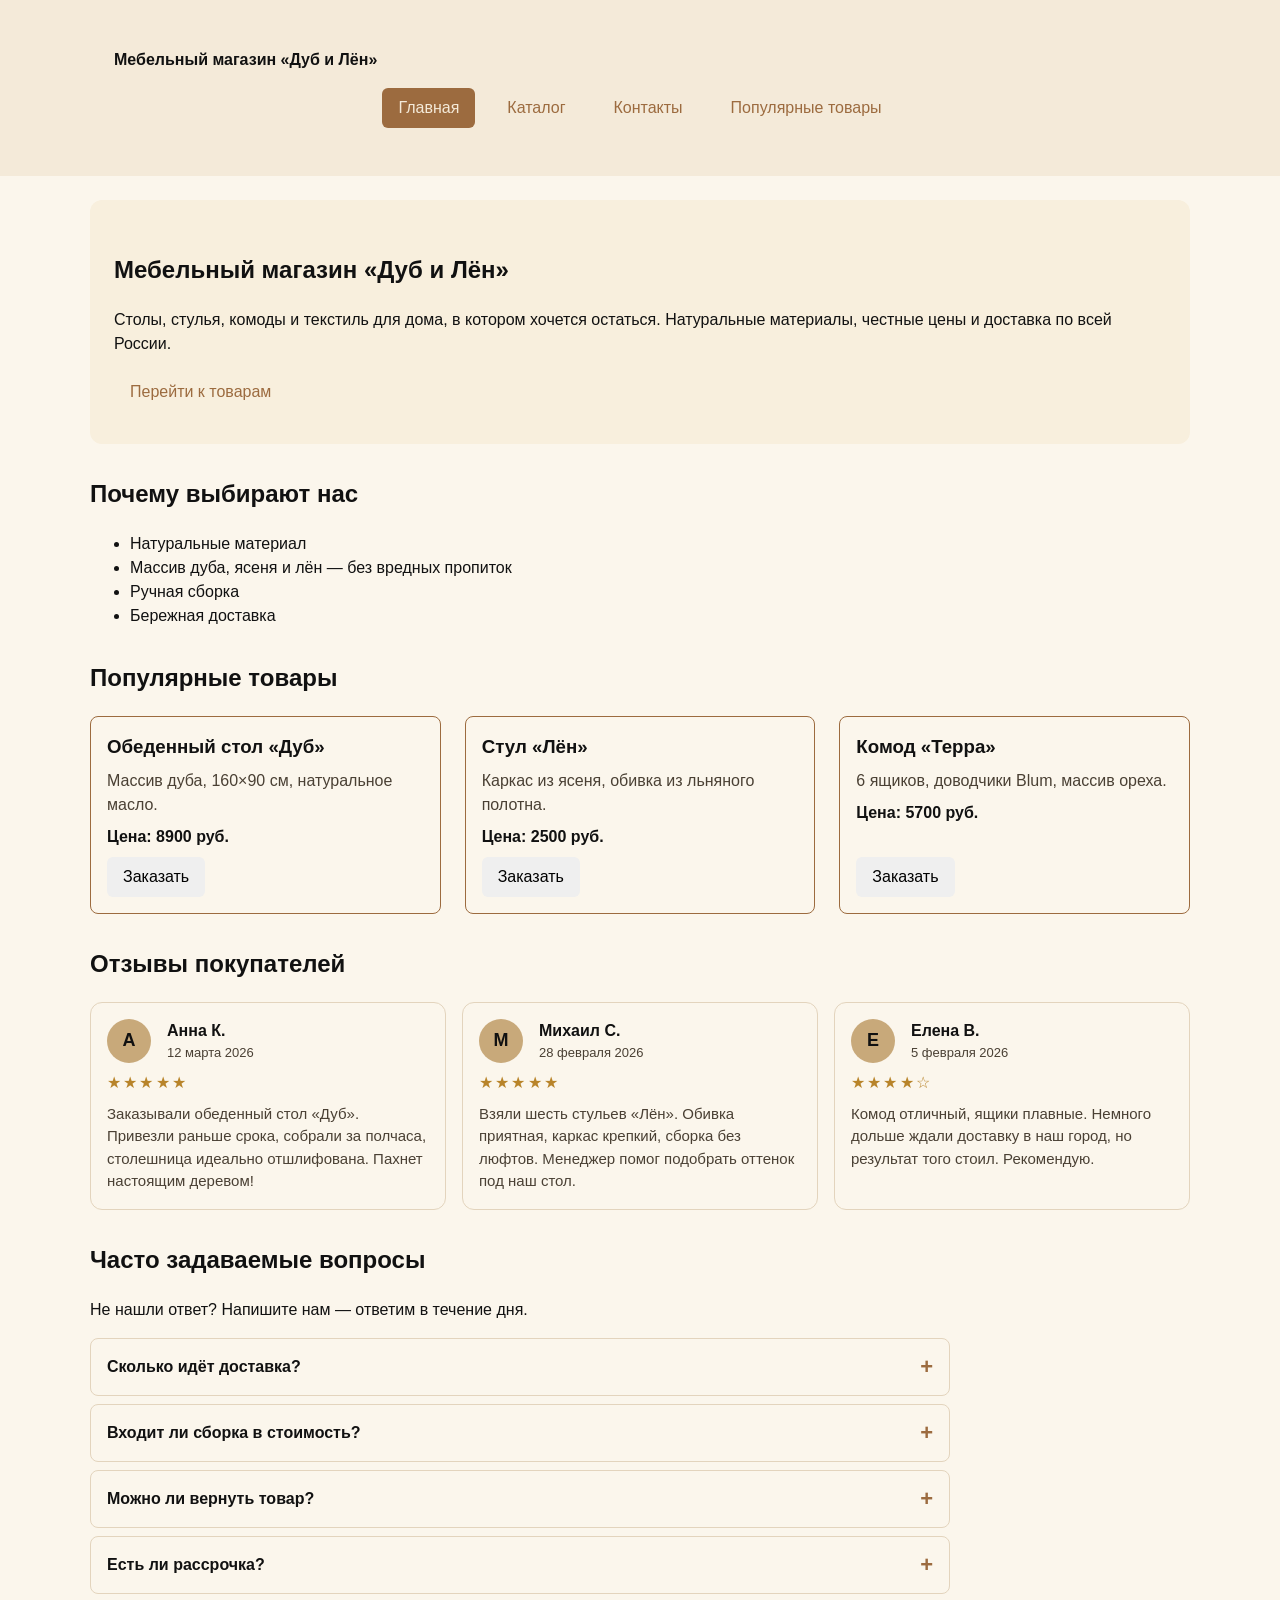
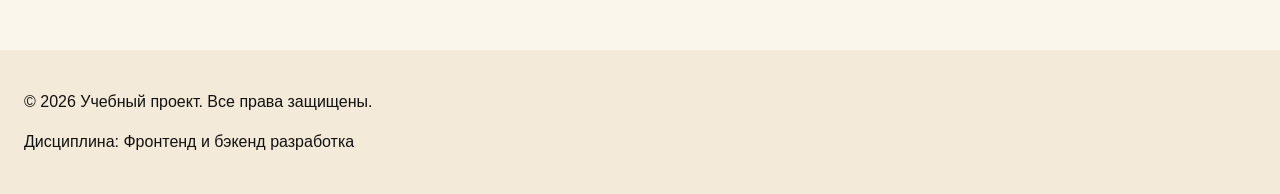
==== commit 695c3942: "fix: prepare HTML CSS project for submission" ====
--- a/index.html
+++ b/index.html
@@ -3,7 +3,7 @@
 <head>
   <meta charset="UTF-8">
   <meta name="viewport" content="width=device-width, initial-scale=1.0">
-  <title>Учебный интернет-магазин</title>
+  <title>Мебельный магазин «Дуб и Лён»</title>
   <link rel="stylesheet" href="css/style.css">
   <script src="js/main.js" defer></script>
   <meta property="og:type" content="website">
@@ -14,7 +14,7 @@
 <body>
   <header class="site-header">
     <div class="site-header__inner">
-      <a class="site-header__logo" href="index.html">ShopProject</a>
+      <a class="site-header__logo" href="index.html">Мебельный магазин «Дуб и Лён»</a>
 
       <nav class="site-nav" aria-label="Основная навигация">
         <ul class="site-nav__list">
@@ -41,30 +41,29 @@
 
   <main>
     <section class="hero">
-      <h1>Учебный интернет-магазин</h1>
+      <h1>Мебельный магазин «Дуб и Лён»</h1>
       <p>
-        Это стартовая страница учебного frontend-проекта.
-        В дальнейшем на её основе будет разработан многостраничный сайт
-        интернет-магазина или каталога услуг.
+        Столы, стулья, комоды и текстиль для дома, в котором хочется остаться.
+        Натуральные материалы, честные цены и доставка по всей России.
       </p>
       <a class="button" href="#popular">Перейти к товарам</a>
     </section>
     <section class="section" id="advantages">
-      <h2>Преимущества проекта</h2>
+      <h2>Почему выбирают нас</h2>
       <ul class="advantages-list">
-        <li>понятная HTML-структура;</li>
-        <li>семантические блоки страницы;</li>
-        <li>подключение внешнего CSS-файла;</li>
-        <li>подготовка к разработке многостраничного сайта.</li>
+        <li>Натуральные материал</li>
+        <li>Массив дуба, ясеня и лён — без вредных пропиток</li>
+        <li>Ручная сборка</li>
+        <li>Бережная доставка</li>
       </ul>
     </section>
     <section class="section" id="popular">
       <h2>Популярные товары</h2>
       <div class="products-grid">
         <article class="product-card product-card--featured">
-          <h3 class="product-card__title">Товар 1</h3>
-          <p class="product-card__description">Краткое описание учебного товара.</p>
-          <p class="product-card__price">Цена: 1000 руб.</p>
+          <h3 class="product-card__title">Обеденный стол «Дуб»</h3>
+          <p class="product-card__description">Массив дуба, 160×90 см, натуральное масло.</p>
+          <p class="product-card__price">Цена: 8900 руб.</p>
           <button
             class="button product-card__button"
             type="button"
@@ -76,9 +75,9 @@
 
 
         <article class="product-card product-card--featured">
-          <h3 class="product-card__title">Товар 2</h3>
-          <p class="product-card__description">Краткое описание учебного товара.</p>
-          <p class="product-card__price">Цена: 1500 руб.</p>
+          <h3 class="product-card__title">Стул «Лён»</h3>
+          <p class="product-card__description">Каркас из ясеня, обивка из льняного полотна.</p>
+          <p class="product-card__price">Цена: 2500 руб.</p>
           <button
             class="button product-card__button"
             type="button"
@@ -89,9 +88,9 @@
         </article>
 
         <article class="product-card product-card--featured">
-          <h3 class="product-card__title">Товар 3</h3>
-          <p class="product-card__description">Краткое описание учебного товара.</p>
-          <p class="product-card__price">Цена: 2000 руб.</p>
+          <h3 class="product-card__title">Комод «Терра»</h3>
+          <p class="product-card__description">6 ящиков, доводчики Blum, массив ореха.</p>
+          <p class="product-card__price">Цена: 5700 руб.</p>
           <button
             class="button product-card__button"
             type="button"
@@ -103,15 +102,97 @@
       </div>
     </section>
 
-    <aside class="aside-info">
-      <h2>Информация для студентов</h2>
-      <p>
-        На следующих практических занятиях этот проект будет расширяться:
-        появятся формы, модальное окно, дополнительные страницы, Flex/Grid,
-        БЭМ-структура и адаптивная версия сайта.
-      </p>
-    </aside>
+    <section class="section" id="reviews">
+        <h2 class="section__title">Отзывы покупателей</h2>
+
+      <ul class="reviews-list">
+        <li class="review-card">
+          <div class="review-card__head">
+            <span class="review-card__avatar" aria-hidden="true">А</span>
+            <div>
+              <p class="review-card__name">Анна К.</p>
+              <p class="review-card__date">12 марта 2026</p>
+            </div>
+          </div>
+          <p class="review-card__rating" aria-label="Оценка 5 из 5">★★★★★</p>
+          <p class="review-card__text">
+            Заказывали обеденный стол «Дуб». Привезли раньше срока, собрали за полчаса,
+            столешница идеально отшлифована. Пахнет настоящим деревом!
+          </p>
+        </li>
+
+        <li class="review-card">
+          <div class="review-card__head">
+            <span class="review-card__avatar" aria-hidden="true">М</span>
+            <div>
+              <p class="review-card__name">Михаил С.</p>
+              <p class="review-card__date">28 февраля 2026</p>
+            </div>
+          </div>
+          <p class="review-card__rating" aria-label="Оценка 5 из 5">★★★★★</p>
+          <p class="review-card__text">
+            Взяли шесть стульев «Лён». Обивка приятная, каркас крепкий, сборка без люфтов.
+            Менеджер помог подобрать оттенок под наш стол.
+          </p>
+        </li>
+
+        <li class="review-card">
+          <div class="review-card__head">
+            <span class="review-card__avatar" aria-hidden="true">Е</span>
+            <div>
+              <p class="review-card__name">Елена В.</p>
+              <p class="review-card__date">5 февраля 2026</p>
+            </div>
+          </div>
+          <p class="review-card__rating" aria-label="Оценка 4 из 5">★★★★☆</p>
+          <p class="review-card__text">
+            Комод отличный, ящики плавные. Немного дольше ждали доставку в наш город,
+            но результат того стоил. Рекомендую.
+          </p>
+        </li>
+      </ul>
+    </section>
+
+    <section class="section section--alt" id="faq">
+      <h2 class="section__title">Часто задаваемые вопросы</h2>
+      <p class="section__subtitle">Не нашли ответ? Напишите нам — ответим в течение дня.</p>
+
+      <div class="faq">
+        <details class="faq__item">
+          <summary class="faq__question">Сколько идёт доставка?</summary>
+          <p class="faq__answer">
+            По Москве и Санкт-Петербургу — 1–2 дня, в регионы — от 3 до 7 дней.
+            Точную дату менеджер сообщит после оформления заявки.
+          </p>
+        </details>
+
+        <details class="faq__item">
+          <summary class="faq__question">Входит ли сборка в стоимость?</summary>
+          <p class="faq__answer">
+            Для крупных товаров (столы, комоды, шкафы) сборка включена в стоимость.
+            Для стульев и мелких изделий — по желанию, +500 ₽ за единицу.
+          </p>
+        </details>
+
+        <details class="faq__item">
+          <summary class="faq__question">Можно ли вернуть товар?</summary>
+          <p class="faq__answer">
+            Да, в течение 14 дней с момента получения, если товар не использовался
+            и сохранена упаковка. Индивидуальные заказы возврату не подлежат.
+          </p>
+        </details>
+
+        <details class="faq__item">
+          <summary class="faq__question">Есть ли рассрочка?</summary>
+          <p class="faq__answer">
+            Да, доступна рассрочка на 6 или 12 месяцев без переплаты.
+            Оформляется при заказе — уточните у менеджера.
+          </p>
+        </details>
+      </div>
+    </section>
   </main>
+
   <footer id="contacts">
     <p>&copy; 2026 Учебный проект. Все права защищены.</p>
     <p>Дисциплина: Фронтенд и бэкенд разработка</p>
--- a/css/style.css
+++ b/css/style.css
@@ -4,18 +4,19 @@
 
 :root {
   /* Основные цвета проекта */
-  --color-bg: #ffffff;
-  --color-text: #222222;
-  --color-muted: #666666;
-  --color-primary: #0057b8;
-  --color-primary-dark: #003f86;
-  --color-border: #dddddd;
-  --color-surface: #f7f7f7;
-  --color-surface-accent: #eef5ff;
-  --color-danger: #b00020;
-  --color-success: #168a2f;
-  --color-success-bg: #eefaf0;
-  --color-white: #ffffff;
+  --color-bg: #fbf6ec;
+  --color-text: #111111;
+  --color-muted: #4a4034;
+  --color-primary: #9c6b3f;
+  --color-primary-dark: #6f4a28;
+  --color-border: #e3d4bd;
+  --color-surface: #f4ead9;
+  --color-surface-accent: #f8efdd;
+  --color-danger: #a3371f;
+  --color-success: #4d7a35;
+  --color-success-bg: #eef4e3;
+  --color-warm-accent: #c8a97a;
+  --color-warm-olive: #8a9464;
 
   /* Отступы */
   --space-xs: 4px;
@@ -181,7 +182,7 @@
 }
 
 .site-nav__link:hover {
-  color: var(--color-white);
+  color: var(--color-surface);
   background-color: var(--color-primary);
 }
 
@@ -191,7 +192,7 @@
 }
 
 .site-nav__link--active {
-  color: var(--color-white);
+  color: var(--color-surface);
   background-color: var(--color-primary);
 }
 
@@ -345,6 +346,127 @@
   font: inherit;
 }
 
+.reviews-list {
+  display: grid;
+  grid-template-columns: repeat(3, 1fr);
+  gap: var(--space-md);
+  padding: 0;
+  margin: 0;
+  list-style: none;
+}
+
+.review-card {
+  display: flex;
+  flex-direction: column;
+  gap: var(--space-sm);
+  padding: var(--space-md);
+  background-color: var(--color-bg);
+  border: 1px solid var(--color-border);
+  border-radius: var(--radius-lg);
+}
+
+.review-card__head {
+  display: flex;
+  align-items: center;
+  gap: var(--space-md);
+}
+
+.review-card__avatar {
+  display: inline-flex;
+  align-items: center;
+  justify-content: center;
+  width: 44px;
+  height: 44px;
+  border-radius: 50%;
+  background-color: var(--color-warm-accent);
+  color: #111111;
+  font-weight: 700;
+  font-size: 18px;
+  flex: 0 0 auto;
+}
+
+.review-card__name {
+  margin: 0;
+  font-weight: 700;
+  color: var(--color-text);
+}
+
+.review-card__date {
+  margin: 0;
+  font-size: 13px;
+  color: var(--color-muted);
+}
+
+.review-card__rating {
+  margin: 0;
+  color: #b8842a;
+  letter-spacing: 0.14em;
+  font-size: 16px;
+}
+
+.review-card__text {
+  margin: 0;
+  color: var(--color-muted);
+  font-size: 15px;
+}
+
+/* ---------- FAQ ---------- */
+
+.faq {
+  display: grid;
+  gap: var(--space-sm);
+  max-width: 860px;
+}
+
+.faq__item {
+  background-color: var(--color-bg);
+  border: 1px solid var(--color-border);
+  border-radius: var(--radius-md);
+  padding: 0 var(--space-md);
+  transition: box-shadow 0.2s ease, border-color 0.2s ease;
+}
+
+.faq__item[open] {
+  border-color: var(--color-primary);
+}
+
+.faq__question {
+  display: flex;
+  align-items: center;
+  justify-content: space-between;
+  gap: var(--space-md);
+  padding: var(--space-md) 0;
+  cursor: pointer;
+  font-weight: 600;
+  font-size: 16px;
+  color: var(--color-text);
+  list-style: none;
+}
+
+.faq__question::-webkit-details-marker {
+  display: none;
+}
+
+.faq__question::after {
+  content: "+";
+  font-size: 22px;
+  line-height: 1;
+  color: var(--color-primary);
+  transition: transform 0.2s ease;
+  flex: 0 0 auto;
+}
+
+.faq__item[open] .faq__question::after {
+  transform: rotate(45deg);
+}
+
+.faq__answer {
+  margin: 0;
+  padding: 0 0 var(--space-md);
+  color: var(--color-muted);
+  font-size: 15px;
+}
+
 /* ===============================
    5. Форма и модальное окно
    =============================== */
